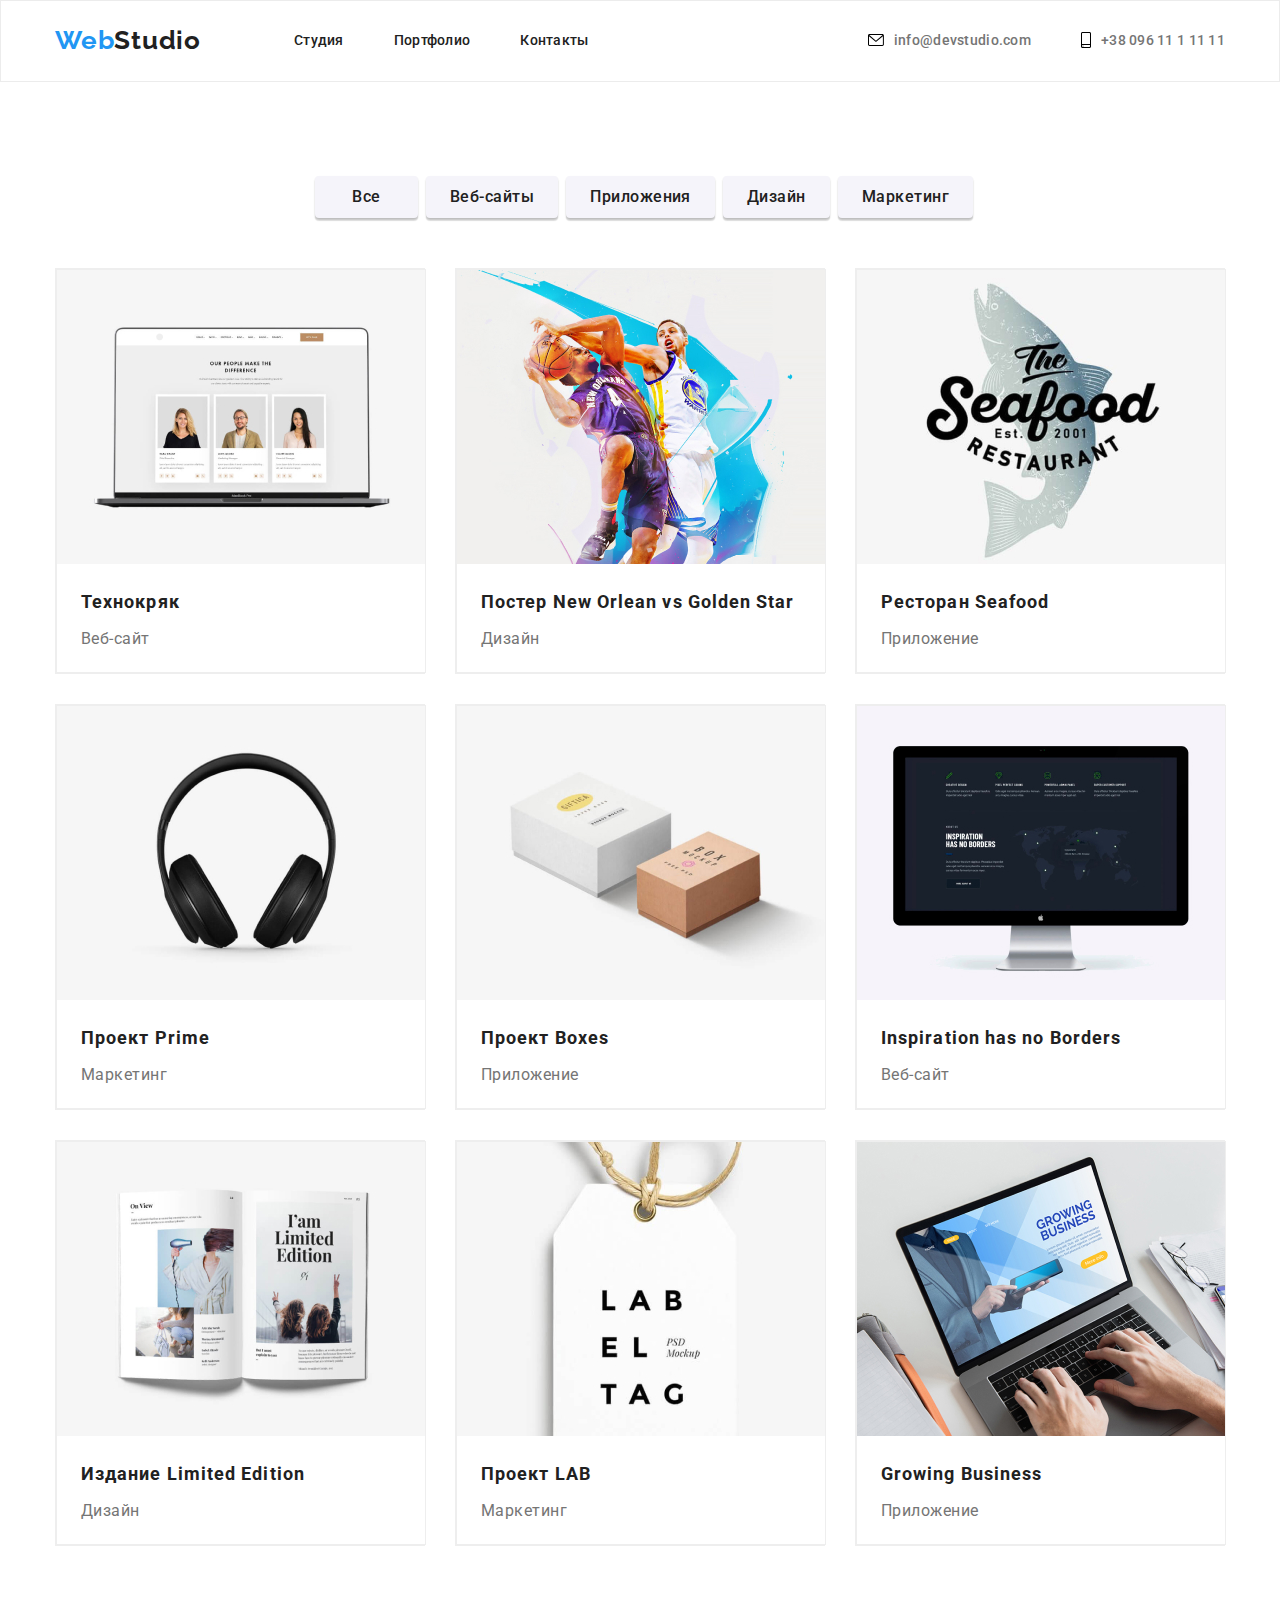
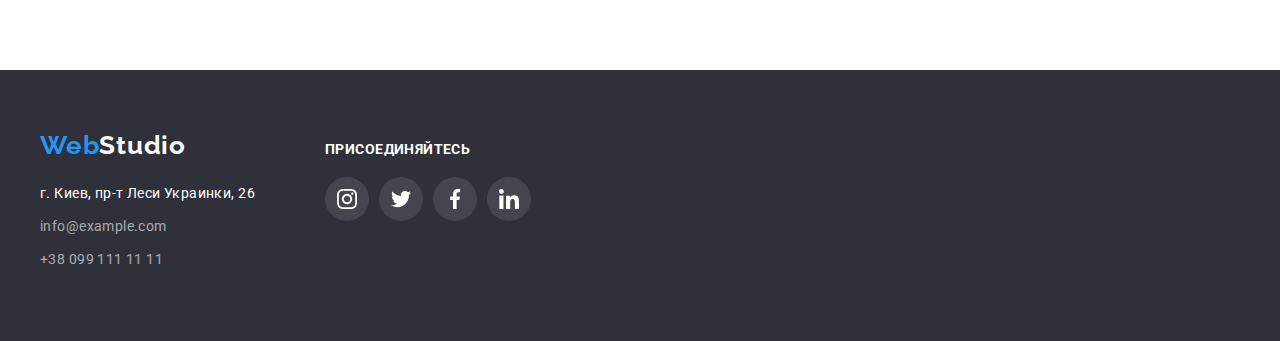
==== portfolio.html @ 0ca14610 "1" ====
<!DOCTYPE html>
<html lang="en">
<head>
    <meta charset="UTF-8">
    <meta name="viewport" content="width=device-width, initial-scale=1.0">
    <title>Portfolio</title>
    <link rel="stylesheet" href="https://cdnjs.cloudflare.com/ajax/libs/modern-normalize/1.0.0/modern-normalize.min.css">
    <link rel="stylesheet" href="./portfolio.css"/>
    <link rel="preconnect" href="https://fonts.gstatic.com">
    <link href="https://fonts.googleapis.com/css2?family=Raleway:wght@700&family=Roboto:wght@400;500;700;900&display=swap"
        rel="stylesheet">
    
</head>
<body>
    <header class="top-heder">
        <div class="container">
            <nav class="navigation">
                <a class="logo" href="WebStudio"><span class="logo-blue">Web</span><span class="logo-black">Studio</span>
                </a>
    
                <ul class="navigation-list-header">
                    <li class="navigation-list-header-item">
                        <a class="navigation-list-link" href="./index.html">Студия</a>
                    </li>
                    <li class="navigation-list-header-item">
                        <a class="navigation-list-link" href="./portfolio.html">Портфолио</a>
                    </li>
                    <li class="navigation-list-header-item">
                        <a class="navigation-list-link" href="#">Контакты</a>
                    </li>
                </ul>
            </nav>
            <address class="contact">
                <a class="contact-email" href="mailto:info@devstudio.com">
                    <svg class="icon-envelope" width="16px" height="12px">
                        <use href="./images/sprite.svg#icon-envelope"></use>
                    </svg>
                    info@devstudio.com</a>
                <a class="contact-tel" href="tel:+380961111111">
                    <svg class="icon-smartphone" width="10px" height="16">
                        <use href="./images/sprite.svg#icon-smartphone"></use>
                    </svg>
                    +38 096 11 1 11 11</a>
            </address>
        </div>
    </header>
        <!--main-section-->
    <section class="main-section">
        <div class="container">
            <div class="modal-list">
                <button class="modal-btn-second" type="button">Все</button>
                <button class="modal-btn-second" type="button">Веб-сайты</button>
                <button class="modal-btn-second" type="button">Приложения</button>
                <button class="modal-btn-second" type="button">Дизайн</button>
                <button class="modal-btn-second" type="button">Маркетинг</button>
            </div>
        
        <div class="white-section">
    
            <ul class="list-pictures">
                <li class="list-pictures-item">
                    
                    <a class="list-pictures-focus" href="#">
                    <div class="wrapper">
                    <img src="./images/img-8.jpg" alt="три человека" width="370" height="294">
                    <p class="overlay">Технокряк это современная площадка распространения коронавируса. Компании используют эту платформу
                        для цифрового шпионажа и атак на защищённые сервера конкурентов.</p>
                    </div>
                    <div>
                    <h1 class="caption">Технокряк</h1>
                    <p class="subtitle">Веб-сайт</p>
                    </div>
                    </a>
                    
                </li>
                <li class="list-pictures-item">
                    <a class="list-pictures-focus" href="#">
                        <div class="wrapper">
                    <img src="./images/img (9).jpg" alt="баскетбол" width="370" height="294">
                    <p class="overlay">Технокряк это современная площадка распространения коронавируса. Компании используют эту платформу
                        для цифрового шпионажа и атак на защищённые сервера конкурентов.</p>
                        </div>
                    <h1 class="caption">Постер New Orlean vs Golden Star</h1>
                    <p class="subtitle">Дизайн</p>
                    </a>

                </li>
                <li class="list-pictures-item">
                    <a class="list-pictures-focus" href="#">
                        <div class="wrapper">
                    <img src="./images/img (10).jpg" alt="логотип ресторана" width="370" height="294">
                    <p class="overlay">Технокряк это современная площадка распространения коронавируса. Компании используют эту платформу
                        для цифрового шпионажа и атак на защищённые сервера конкурентов.</p>
                        </div>
                    <h1 class="caption">Ресторан Seafood</h1>
                    <p class="subtitle">Приложение</p>
                    </a>
                </li>
                <li class="list-pictures-item">
                    <a class="list-pictures-focus" href="#">
                        <div class="wrapper">
                    <img src="./images/img (11).jpg" alt="наушники" width="370" height="294">
                    <p class="overlay">Технокряк это современная площадка распространения коронавируса. Компании используют эту платформу
                        для цифрового шпионажа и атак на защищённые сервера конкурентов.</p>
                        </div>
                    <h1 class="caption">Проект Prime</h1>
                    <p class="subtitle">Маркетинг</p>
                    </a>
                </li>
                <li class="list-pictures-item">
                    <a class="list-pictures-focus" href="#">
                        <div class="wrapper">
                    <img src="./images/img (12).jpg" alt="контейнера" width="370" height="294">
                    <p class="overlay">Технокряк это современная площадка распространения коронавируса. Компании используют эту платформу
                        для цифрового шпионажа и атак на защищённые сервера конкурентов.</p>
                        </div>
                    <h1 class="caption">Проект Boxes</h1>
                    <p class="subtitle">Приложение</p>
                    </a>
                </li>
                <li class="list-pictures-item">
                    <a class="list-pictures-focus" href="#">
                        <div class="wrapper">
                    <img src="./images/img (13).jpg" alt="пк" width="370" height="294">
                    <p class="overlay">Технокряк это современная площадка распространения коронавируса. Компании используют эту платформу
                        для цифрового шпионажа и атак на защищённые сервера конкурентов.</p>
                    </div>
                    <h1 class="caption">Inspiration has no Borders</h1>
                    <p class="subtitle">Веб-сайт</p>
                    </a>
                </li>
                <li class="list-pictures-item">
                    <a class="list-pictures-focus" href="#">
                        <div class="wrapper">
                    <img src="./images/img (14).jpg" alt="книга" width="370" height="294">
                    <p class="overlay">Технокряк это современная площадка распространения коронавируса. Компании используют эту платформу
                        для цифрового шпионажа и атак на защищённые сервера конкурентов.</p>
                    </div>
                    <h1 class="caption">Издание Limited Edition</h1>
                    <p class="subtitle">Дизайн</p>
                    </a>
                </li>
                <li class="list-pictures-item">
                    <a class="list-pictures-focus" href="#">
                        <div class="wrapper">
                    <img src="./images/img (15).jpg" alt="проект lab" width="370" height="294">
                    <p class="overlay">Технокряк это современная площадка распространения коронавируса. Компании используют эту платформу
                        для цифрового шпионажа и атак на защищённые сервера конкурентов.</p>
                    </div>
                    <h1 class="caption">Проект LAB</h1>
                    <p class="subtitle">Маркетинг</p>
                    </a>
                </li>
                <li class="list-pictures-item">
                    <a class="list-pictures-focus" href="#">
                        <div class="wrapper">
                    <img src="./images/img (16).jpg" alt="Growing Business" width="370" height="294">
                    <p class="overlay">Технокряк это современная площадка распространения коронавируса. Компании используют эту платформу
                        для цифрового шпионажа и атак на защищённые сервера конкурентов.</p>
                    </div>
                    <h1 class="caption">Growing Business</h1>
                    <p class="subtitle">Приложение</p>
                    </a>
                </li>
            </ul>
        </div>
    </div>
</section>
    <!--contacts-->
<footer class="contacts">

    <div class="container">
        <address class="contact">
            <ul class="navigation-list-footer">
                <li class="navigation-list-item">
                    <a class="logo" href="WebStudio"><span class="logo-blue">Web</span><span
                            class="logo-white">Studio</span></a>
                </li>
                <li class="navigation-list-item">
                    <a class="contact-adress" href="https://googl/maps/p9azrNyudhK6fdbVA" target="_blank">г. Киев, пр-т
                        Леси Украинки, 26</a>
                </li>
                <li class="navigation-list-item">
                    <a class="contact-email-footer" href="mailto:info@example.com">info@example.com</a>
                </li>
                <li class="navigation-list-item">
                    <a class="contact-tel-footer" href="tel:+380991111111">+38 099 111 11 11</a>
                </li>
            </ul>

        </address>
        <address class="come-over">
            <h3 class="come-over-title">присоединяйтесь</h3>
            <ul class="social-links">
                <li class="social-links-list">
                    <a class="social-links-list-mark-footer" href="">
                        <svg class="social-links-icon-footer" width="20" height="20">
                            <use href="./images/sprite.svg#icon-instagram"></use>
                        </svg>
                    </a>
                </li>
                <li class="social-links-list">
                    <a class="social-links-list-mark-footer" href="">
                        <svg class="social-links-icon-footer" width="20" height="20">
                            <use href="./images/sprite.svg#icon-twitter"></use>
                        </svg>
                    </a>
                </li>
                <li class="social-links-list">
                    <a class="social-links-list-mark-footer" href="">
                        <svg class="social-links-icon-footer" width="20" height="20">
                            <use href="./images/sprite.svg#icon-facebook"></use>
                        </svg>
                    </a>
                </li>
                <li class="social-links-list">
                    <a class="social-links-list-mark-footer" href="">
                        <svg class="social-links-icon-footer" width="20" height="20">
                            <use href="./images/sprite.svg#icon-linkedin"></use>
                        </svg>
                    </a>
                </li>
            </ul>


        </address>
    </div>
</footer>
</body>
</html>
---- portfolio.css ----
/*==========header=========*/

.top-heder {
  padding-top: 24px;
  padding-bottom: 25px;
  border: 1px solid #ececec;
}

.top-heder .container {
  display: flex;
  align-items: center;
}

.navigation {
  display: flex;
  align-items: center;
}

.navigation-list-header {
  display: flex;
  align-items: center;
}

.navigation-list-link .current {
  color: var(--accent-color);
}

.contact {
  display: flex;
  align-items: center;
}

.top-heder .logo {
  display: flex;
  align-items: center;
  margin-right: 93px;
}

.logo {
  font-family: var(--secondary-font);
  font-style: normal;
  font: weight 700;
  font-size: 26px;
  line-height: 1.192;
  letter-spacing: 0.03em;
  color: #2196f3;
}

.logo-blue {
  font-family: var(--secondary-font);
  font-style: normal;
  font-weight: 700;
  font-size: 26px;
  line-height: 1.192;
  letter-spacing: 0.03em;
  color: #2196f3;
}

.logo-black {
  font-family: var(--secondary-font);
  font-style: normal;
  font-weight: 700;
  font-size: 26px;
  line-height: 1.192;
  letter-spacing: 0.03em;
  color: #212121;
}

.logo-white {
  font-family: var(--secondary-font);
  font-style: normal;
  font-weight: 700;
  font-size: 26px;
  line-height: 1.192;
  letter-spacing: 0.03em;
  color: var(--accent-color-logo);
}

a {
  text-decoration: none;
}

:root {
  --main-font: "Roboto", sans-serif;
  --secondary-font: "Raleway", sans-serif;
  --accent-color: #2196f3;
  --accent-color-logo: #ffffff;
}

*, *::before, *::after {
  margin: 0;
  padding: 0;
}

img {
  display: block;
}

body {
  font-family: var(--main-font);
  font-style: normal;
}

.top-heder .navigation-list-header-item:not(:last-child) {
  margin-right: 50px;
}

.navigation-list-link {
  font-weight: 500;
  font-size: 14px;
  line-height: 1.143;
  letter-spacing: 0.02em;
  color: #212121;
  transition-duration: 250ms;
  transition-timing-function: cubic-bezier(0.4, 0, 0.2, 1);
}

.top-heder .contact {
  margin-left: auto;
}

.contact-email {
  display: flex;
  align-items: center;
  font-weight: 500;
  font-size: 14px;
  line-height: 1.143;
  letter-spacing: 0.02em;
  color: #757575;
  margin-right: 50px;
  transition-duration: 250ms;
  transition-timing-function: cubic-bezier(0.4, 0, 0.2, 1);
}

.icon-envelope {
  margin-right: 10px;
  transition-duration: 250ms;
  transition-timing-function: cubic-bezier(0.4, 0, 0.2, 1);
}

.contact-email:hover .icon-envelope, .contact-email:focus .icon-envelope {
  fill: var(--accent-color);
}

.contact-tel:hover .icon-smartphone, .contact-tel:focus .icon-smartphone {
  fill: var(--accent-color);
}

.contact-tel {
  display: flex;
  align-items: center;
  font-weight: 500;
  font-size: 14px;
  line-height: 1.143;
  letter-spacing: 0.02em;
  color: #757575;
  transition-duration: 250ms;
  transition-timing-function: cubic-bezier(0.4, 0, 0.2, 1);
}

.icon-smartphone {
  margin-right: 10px;
  transition-duration: 250ms;
  transition-timing-function: cubic-bezier(0.4, 0, 0.2, 1);
}

.contact {
  font-style: normal;
}

.navigation-list-link:hover, .navigation-list-link:focus {
  color: var(--accent-color);
}

.contact-email:hover, .contact-email:focus {
  color: var(--accent-color);
}

.contact-tel:hover, .contact-tel:focus {
  color: var(--accent-color);
}

li {
  list-style-type: none;
}

.container {
  width: 1170px;
  margin: 0 auto;
}

/*==========end-header=========*/

/*============main-section===============*/

.main-section {
  display: flex;
  padding-top: 94px;
  padding-bottom: 94px;
}

.modal-btn-second {
  font-style: normal;
}

.modal-btn-second:hover, .modal-btn-second:focus {
  color: #ffffff;
  background: #2196f3;
}

.modal-btn-second .list {
  font-style: normal;
}

.list-pictures-item {
  width: 370px;
  background: #ffffff;
  border: 1px solid #eeeeee;
  box-sizing: border-box;
}

.subtitle {
  font: weight 400;
  font-size: 16px;
  line-height: 1.875;
  letter-spacing: 0.03em;
  color: #757575;
}

.caption {
  font: weight 700;
  font-size: 18px;
  line-height: 2;
  letter-spacing: 0.06em;
  color: #212121;
}

li {
  list-style-type: none;
}

.modal-btn-second {
  min-width: 103px;
  font-family: "Roboto", sans-serif;
  font-style: normal;
  font-weight: 500;
  font-size: 16px;
  line-height: 1.625;
  cursor: pointer;
  text-align: center;
  letter-spacing: 0.03em;
  color: hsl(0, 0%, 13%);
  background: #f5f4fa;
  box-shadow: 0px 3px 1px rgba(0, 0, 0, 0.1), 0px 1px 2px rgba(0, 0, 0, 0.08), 0px 2px 2px rgba(0, 0, 0, 0.12);
  border-radius: 4px;
  padding-left: 22px;
  padding-right: 22px;
  padding-bottom: 6px;
  padding-top: 6px;
  border-color: transparent;
  margin-left: 8px;
  transition-property: all;
  transition-duration: 250ms;
  transition-timing-function: cubic-bezier(0.4, 0, 0.2, 1);
}

.white-section {
  margin-top: 50px;
}

.list-pictures {
  display: flex;
  flex-wrap: wrap;
}

.list-pictures-item {
  padding-right: 24px;
  margin-bottom: 30px;
}

.list-pictures-focus:hover {
  box-shadow: 0px 1px 1px rgba(0, 0, 0, 0.12), 0px 4px 4px rgba(0, 0, 0, 0.06), 1px 4px 6px rgba(0, 0, 0, 0.16);
}

.list-pictures-focus:focus {
  box-shadow: 0px 1px 1px rgba(0, 0, 0, 0.12), 0px 4px 4px rgba(0, 0, 0, 0.06), 1px 4px 6px rgba(0, 0, 0, 0.16);
}

.list-pictures-focus {
  display: block;
  width: 370px;
  height: 404px;
  background: #FFFFFF;
  border: 1px solid #EEEEEE;
  box-sizing: border-box;
  transition-property: all;
  transition-duration: 250ms;
  transition-timing-function: cubic-bezier(0.4, 0, 0.2, 1);
}

.list-pictures-item:not(:nth-child(3n)) {
  margin-right: 30px;
}

.modal-list {
  display: flex;
  justify-content: center;
  border-radius: [object Object]px;
}

.caption {
  margin-top: 20px;
  margin-left: 24px;
}

.subtitle {
  margin-top: 4px;
  margin-left: 24px;
}

.overlay {
  position: absolute;
  background: rgba(33, 150, 243, 0.9);
  width: 100%;
  height: 100%;
  left: 0;
  top: 0;
  font-family: Roboto;
  font-style: normal;
  font-weight: normal;
  font-size: 18px;
  line-height: 1.556;
  letter-spacing: 0.03em;
  color: #FFFFFF;
  padding-top: 63px;
  padding-bottom: 63px;
  padding-left: 24px;
  padding-right: 24px;
  transform: translateY(100%);
  transition-property: all;
  transition-duration: 250ms;
  transition-timing-function: cubic-bezier(0.4, 0, 0.2, 1);
}

.list-pictures-item:hover .overlay {
  transform: translateY(0%);
}

.list-pictures-focus:focus .overlay {
  transform: translateY(0%);
}

.wrapper {
  overflow: hidden;
  position: relative;
}

/*============end-main-section===============*/

/*========contacts========*/

.contacts {
  display: flex;
  background: #2f303a;
  width: 100%;
  padding-bottom: 60px;
  padding-top: 60px;
}

.contacts .contact {
  margin-right: 70px;
}

.contacts .container {
  display: flex;
  width: 1200px;
  align-items: baseline;
}

.navigation-list-footer {
  display: flex;
  flex-direction: column;
}

.navigation-list-item {
  margin-bottom: 20px;
}

.navigation-list-item:not(:first-child) {
  margin-bottom: 9px;
}

.navigation-list-item {
  font-size: 14px;
  line-height: 1.714;
  letter-spacing: 0.03em;
  color: #ffffff;
}

.contact-adress {
  font-family: "Roboto", sans-serif;
  font-style: normal;
  font-weight: normal;
  font-size: 14px;
  line-height: 1.714;
  letter-spacing: 0.03em;
  color: #ffffff;
}

.contact-email-footer {
  font-family: "Roboto", sans-serif;
  font-style: normal;
  font-weight: normal;
  font-size: 14px;
  line-height: 1.174;
  letter-spacing: 0.03em;
  color: rgba(255, 255, 255, 0.6);
}

.contact-tel-footer {
  font-size: 14px;
  line-height: 1.714;
  letter-spacing: 0.03em;
  color: rgba(255, 255, 255, 0.6);
}

/*===========end-contacts=======*/

/*==========come-over========*/

.come-over {
  width: 206px;
  height: 80px;
}

.come-over-title {
  width: 145px;
  font-family: "Roboto", sans-serif;
  font-style: normal;
  font-weight: 700;
  font-size: 14px;
  line-height: 1.143;
  letter-spacing: 0.03em;
  text-transform: uppercase;
  color: #FFFFFF;
  margin-bottom: 20px;
}

.contacts-footer {
  display: flex;
  align-content: flex-start;
}

.social-links-list-mark-footer {
  display: flex;
  justify-content: center;
  align-items: center;
  background: rgba(255, 255, 255, 0.1);
  width: 44px;
  height: 44px;
  border-radius: 50%;
  transition-property: all;
  transition-duration: 250ms;
  transition-timing-function: cubic-bezier(0.4, 0, 0.2, 1);
}

.social-links-list-mark-footer:hover, .social-links-list-mark-footer:focus {
  background-color: var(--accent-color);
}

.social-links {
  display: flex;
  justify-content: space-between;
  width: 206px;
  margin: 0 auto;
}

.social-links-icon-footer {
  fill: white
}

/*===========end-contacts=======*/
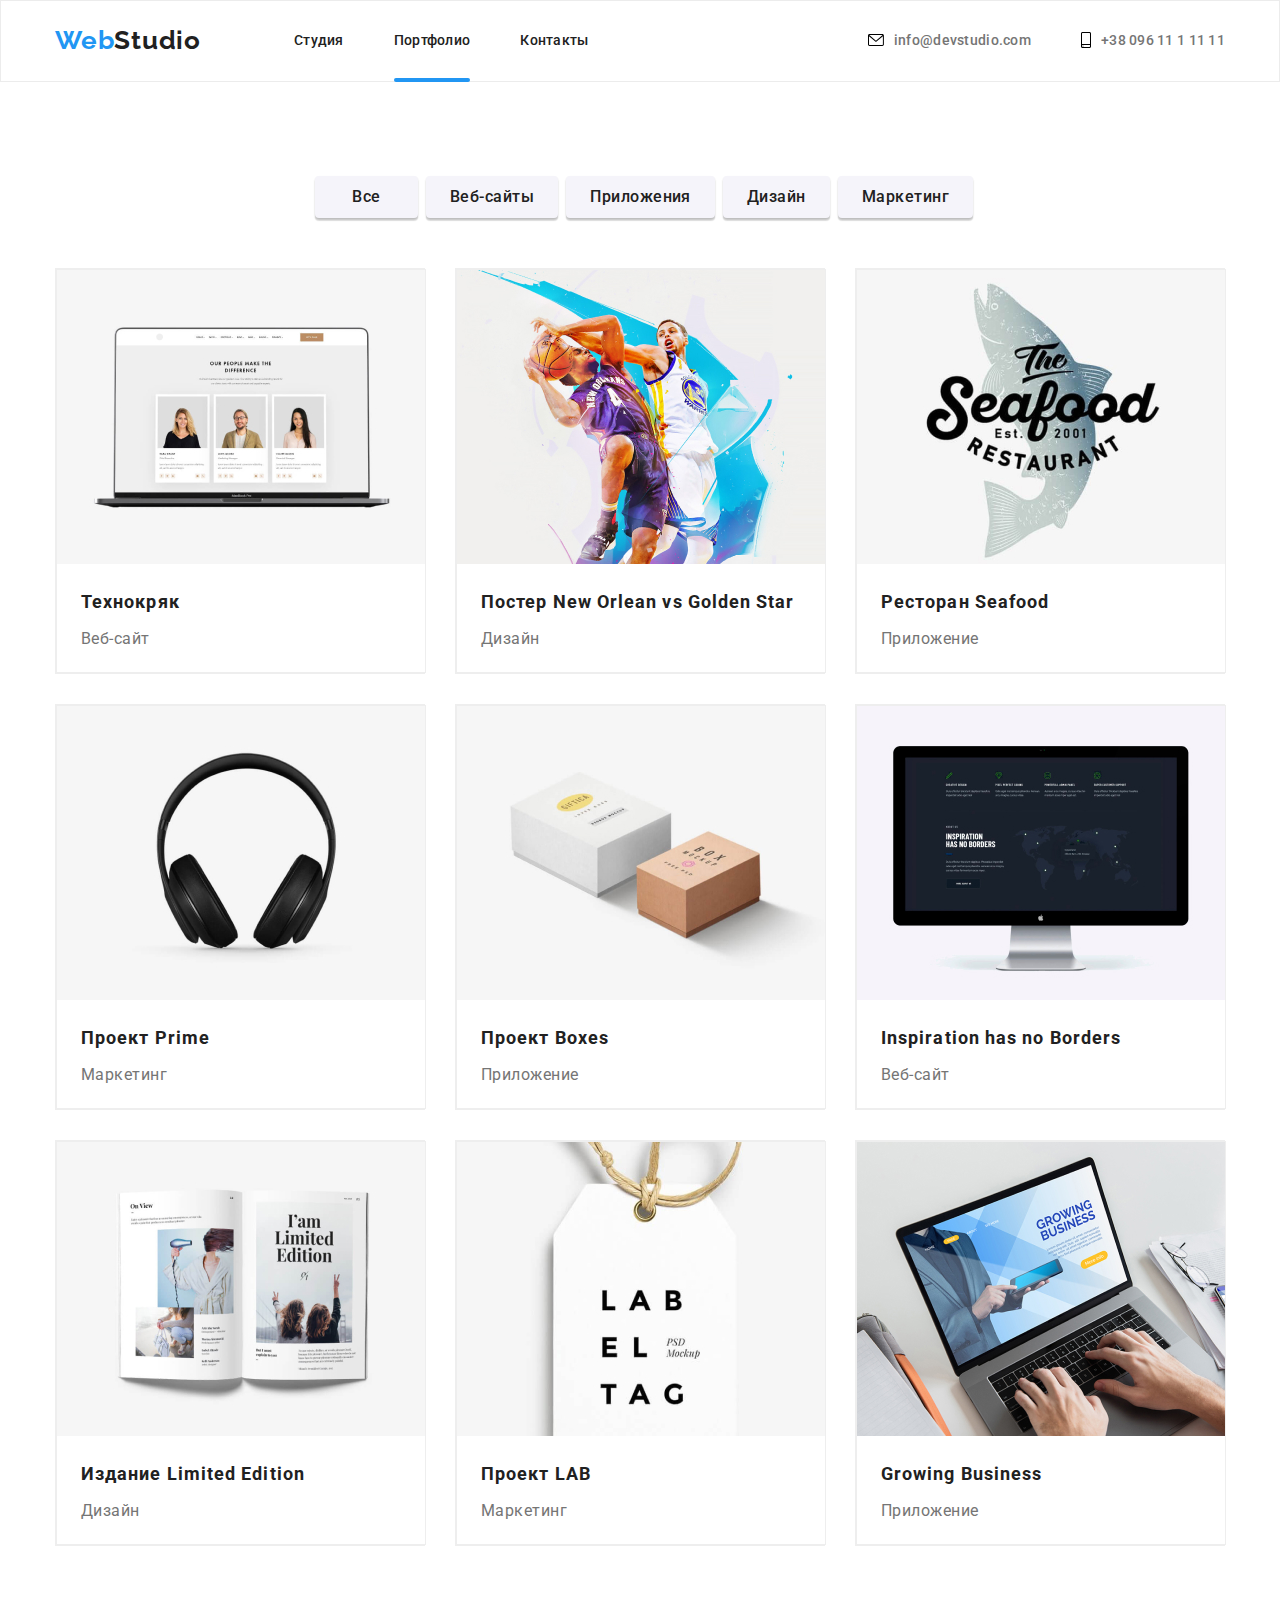
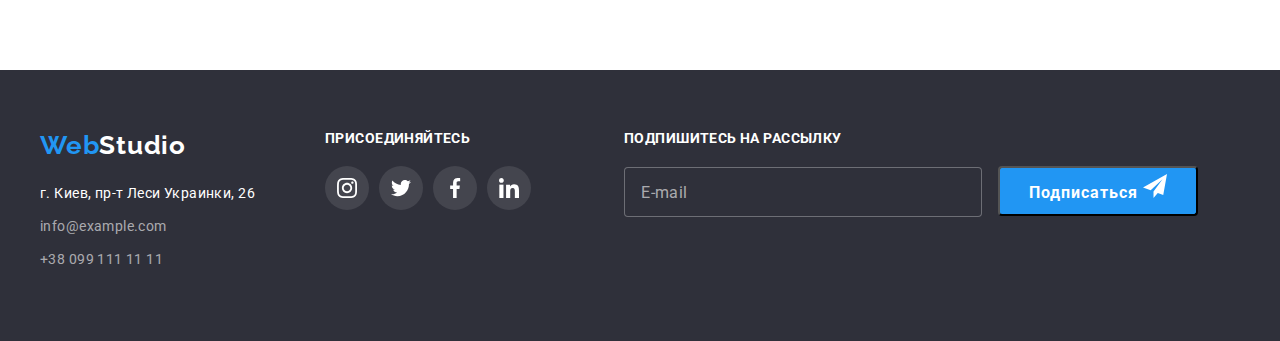
==== commit 5a9b25c3: "fixed :after" ====
--- a/portfolio.html
+++ b/portfolio.html
@@ -12,38 +12,38 @@
     
 </head>
 <body>
-    <header class="top-heder">
-        <div class="container">
-            <nav class="navigation">
-                <a class="logo" href="WebStudio"><span class="logo-blue">Web</span><span class="logo-black">Studio</span>
-                </a>
-    
-                <ul class="navigation-list-header">
-                    <li class="navigation-list-header-item">
-                        <a class="navigation-list-link" href="./index.html">Студия</a>
-                    </li>
-                    <li class="navigation-list-header-item">
-                        <a class="navigation-list-link" href="./portfolio.html">Портфолио</a>
-                    </li>
-                    <li class="navigation-list-header-item">
-                        <a class="navigation-list-link" href="#">Контакты</a>
-                    </li>
-                </ul>
-            </nav>
-            <address class="contact">
-                <a class="contact-email" href="mailto:info@devstudio.com">
-                    <svg class="icon-envelope" width="16px" height="12px">
-                        <use href="./images/sprite.svg#icon-envelope"></use>
-                    </svg>
-                    info@devstudio.com</a>
-                <a class="contact-tel" href="tel:+380961111111">
-                    <svg class="icon-smartphone" width="10px" height="16">
-                        <use href="./images/sprite.svg#icon-smartphone"></use>
-                    </svg>
-                    +38 096 11 1 11 11</a>
-            </address>
-        </div>
-    </header>
+<header class="top-heder">
+    <div class="container">
+        <nav class="navigation">
+            <a class="logo" href="WebStudio"><span class="logo-blue">Web</span><span class="logo-black">Studio</span>
+            </a>
+
+            <ul class="navigation-list-header">
+                <li class="navigation-list-header-item">
+                    <a class="navigation-list-link-first" href="./index.html">Студия</a>
+                </li>
+                <li class="navigation-list-header-item">
+                    <a class="navigation-list-link-second" href="./portfolio.html">Портфолио</a>
+                </li>
+                <li class="navigation-list-header-item">
+                    <a class="navigation-list-link" href="#">Контакты</a>
+                </li>
+            </ul>
+        </nav>
+        <address class="contact">
+            <a class="contact-email" href="mailto:info@devstudio.com">
+                <svg class="icon-envelope" width="16px" height="12px">
+                    <use href="./images/sprite.svg#icon-envelope"></use>
+                </svg>
+                info@devstudio.com</a>
+            <a class="contact-tel" href="tel:+380961111111">
+                <svg class="icon-smartphone" width="10px" height="16">
+                    <use href="./images/sprite.svg#icon-smartphone"></use>
+                </svg>
+                +38 096 11 1 11 11</a>
+        </address>
+    </div>
+</header>
         <!--main-section-->
     <section class="main-section">
         <div class="container">
@@ -222,8 +222,20 @@
                 </li>
             </ul>
 
-
         </address>
+
+        <form action="#" class="footer-form">
+            <h3 class="footer-form-title">Подпишитесь на рассылку</h3>
+            <label class="footer-form-field">
+                <input type="email" name="user-name-email" class="footer-form-input" placeholder="E-mail">
+                <button type="submit" class="footer-form-btn">Подписаться
+                    <svg class="icon-icon-send" width="24" height="24">
+                        <use href="./images/sprite_3.svg#icon-icon-send"></use>
+                    </svg>
+                </button>
+
+            </label>
+        </form>
     </div>
 </footer>
 </body>
--- a/portfolio.css
+++ b/portfolio.css
@@ -19,10 +19,6 @@
 .navigation-list-header {
   display: flex;
   align-items: center;
-}
-
-.navigation-list-link .current {
-  color: var(--accent-color);
 }
 
 .contact {
@@ -105,6 +101,26 @@
   margin-right: 50px;
 }
 
+.navigation-list-link-first {
+  font-weight: 500;
+  font-size: 14px;
+  line-height: 1.143;
+  letter-spacing: 0.02em;
+  color: #212121;
+  transition-duration: 250ms;
+  transition-timing-function: cubic-bezier(0.4, 0, 0.2, 1);
+}
+
+.navigation-list-link-second {
+  font-weight: 500;
+  font-size: 14px;
+  line-height: 1.143;
+  letter-spacing: 0.02em;
+  color: #212121;
+  transition-duration: 250ms;
+  transition-timing-function: cubic-bezier(0.4, 0, 0.2, 1);
+}
+
 .navigation-list-link {
   font-weight: 500;
   font-size: 14px;
@@ -113,6 +129,21 @@
   color: #212121;
   transition-duration: 250ms;
   transition-timing-function: cubic-bezier(0.4, 0, 0.2, 1);
+}
+
+.navigation-list-header-item {
+  position: relative;
+}
+
+.navigation-list-link-second:after {
+  content: "";
+  display: block;
+  position: absolute;
+  width: 100%;
+  height: 4px;
+  background: #2196F3;
+  border-radius: 2px;
+  bottom: -32px
 }
 
 .top-heder .contact {
@@ -168,7 +199,7 @@
   font-style: normal;
 }
 
-.navigation-list-link:hover, .navigation-list-link:focus {
+.navigation-list-link-first:hover, .navigation-list-link-first:focus {
   color: var(--accent-color);
 }
 
@@ -187,6 +218,17 @@
 .container {
   width: 1170px;
   margin: 0 auto;
+}
+
+.visually-hidden {
+  position: absolute !important;
+  clip: rect(1px 1px 1px 1px);
+  clip: rect(1px, 1px, 1px, 1px);
+  padding: 0 !important;
+  border: 0 !important;
+  height: 1px !important;
+  width: 1px !important;
+  overflow: hidden;
 }
 
 /*==========end-header=========*/
@@ -374,7 +416,7 @@
 .contacts .container {
   display: flex;
   width: 1200px;
-  align-items: baseline;
+  align-item s: baseline;
 }
 
 .navigation-list-footer {
@@ -431,6 +473,7 @@
 .come-over {
   width: 206px;
   height: 80px;
+  margin-right: 93px;
 }
 
 .come-over-title {
@@ -479,4 +522,59 @@
   fill: white
 }
 
+/*======footer-form======*/
+
+.footer-form {
+  display: flex;
+  flex-direction: column;
+}
+
+.footer-form-title {
+  font-family: var(--main-font);
+  font-style: normal;
+  font-weight: 700;
+  font-size: 14px;
+  line-height: 1.143;
+  letter-spacing: 0.03em;
+  text-transform: uppercase;
+  color: #FFFFFF;
+  margin-bottom: 20px;
+}
+
+.footer-form-btn {
+  width: 200px;
+  height: 50px;
+  border-radius: 4px;
+  background: #2196F3;
+  font-family: var(--main-font);
+  font-style: normal;
+  font-weight: 700;
+  font-size: 16px;
+  line-height: 1.875;
+  letter-spacing: 0.06em;
+  color: #FFFFFF;
+}
+
+.footer-form-input {
+  width: 358px;
+  height: 50px;
+  border: 1px solid rgba(255, 255, 255, 0.3);
+  box-sizing: border-box;
+  background: #2F303A;
+  border-radius: 4px;
+  margin-right: 12px;
+}
+
+::placeholder {
+  font-family: var(--main-font);
+  font-weight: 400;
+  font-size: 16px;
+  line-height: 1.25;
+  letter-spacing: 0.03em;
+  color: rgba(255, 255, 255, 0.6);
+  padding-top: 15px;
+  padding-bottom: 15px;
+  padding-left: 16px;
+}
+
 /*===========end-contacts=======*/